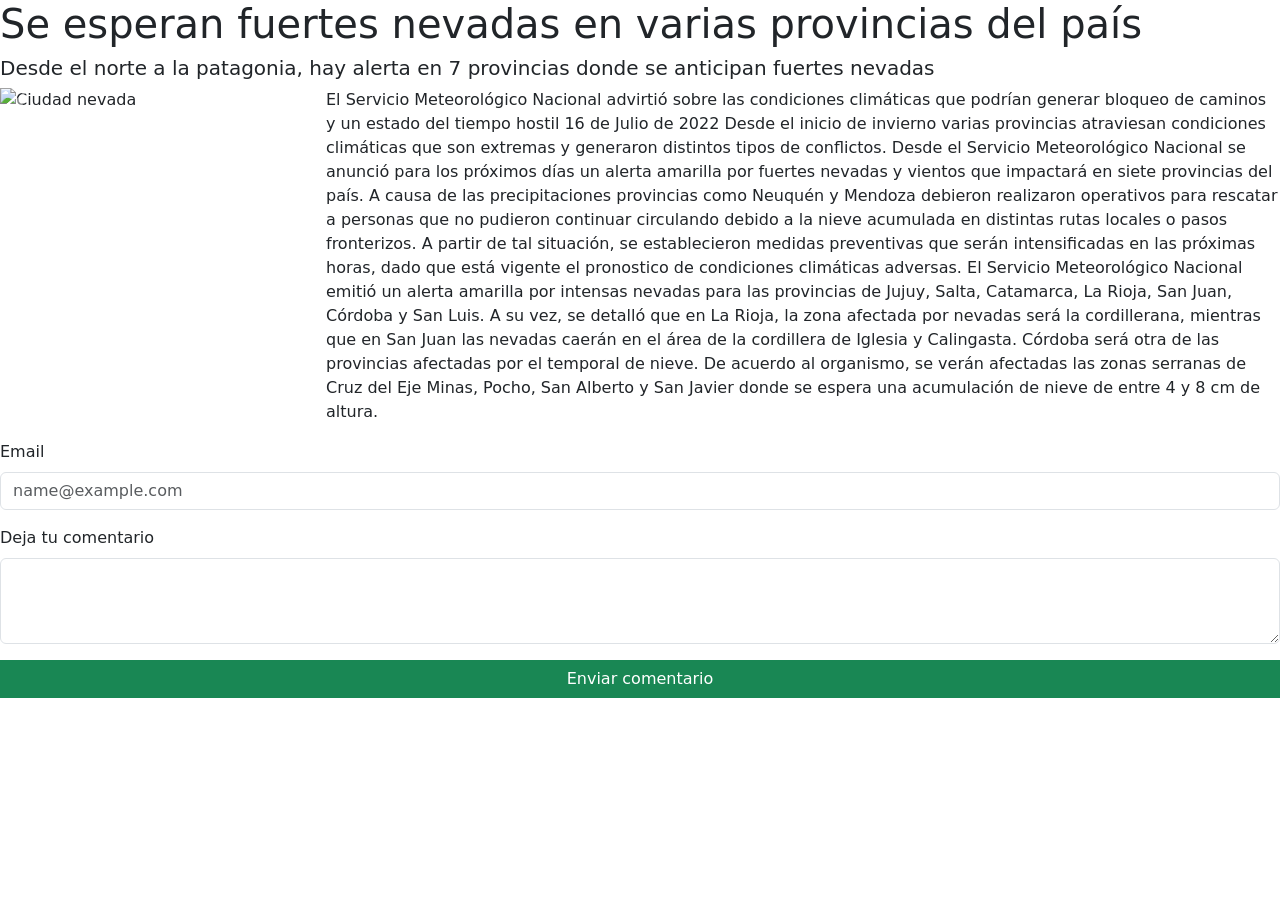
==== noticia3.html @ 4faa3a51 "Initial commit" ====
<!DOCTYPE html>
<html lang="en">
  <head>
    <meta charset="UTF-8" />
    <meta name="viewport" content="width=device-width, initial-scale=1.0" />
    <meta http-equiv="X-UA-Compatible" content="ie=edge" />
    <link
      href="https://cdn.jsdelivr.net/npm/bootstrap@5.0.2/dist/css/bootstrap.min.css"
      rel="stylesheet"
      integrity="sha384-EVSTQN3/azprG1Anm3QDgpJLIm9Nao0Yz1ztcQTwFspd3yD65VohhpuuCOmLASjC"
      crossorigin="anonymous"
    />
    <title>Noticia</title>
  </head>
  <body>
    <div class="conteiner-fluid">
      <div class="row">
        <div class="col">
          <h1>Se esperan fuertes nevadas en varias provincias del país</h1>
          <h5>
            Desde el norte a la patagonia, hay alerta en 7 provincias donde se
            anticipan fuertes nevadas
          </h5>
        </div>
      </div>
      <div class="row">
        <div class="col-lg-3 col-xs-12">
          <div
            id="carouselExampleIndicators"
            class="carousel slide"
            data-bs-ride="carousel"
          >
            <div class="carousel-indicators">
              <button
                type="button"
                data-bs-target="#carouselExampleIndicators"
                data-bs-slide-to="0"
                class="active"
                aria-current="true"
                aria-label="Slide 1"
              ></button>
              <button
                type="button"
                data-bs-target="#carouselExampleIndicators"
                data-bs-slide-to="1"
                aria-label="Slide 2"
              ></button>
              <button
                type="button"
                data-bs-target="#carouselExampleIndicators"
                data-bs-slide-to="2"
                aria-label="Slide 3"
              ></button>
            </div>
            <div class="carousel-inner">
              <div class="carousel-item active">
                <img
                  src="https://www.infobae.com/new-resizer/X5VafFyfchO20ezpOAOMK8vPlMw=/768x432/filters:format(webp):quality(85)/cloudfront-us-east-1.images.arcpublishing.com/infobae/LEGO6NEFYJD2RNBEACHWJSS2CQ.jpg"
                  class="d-block w-100"
                  alt="Ciudad nevada"
                />
              </div>
              <div class="carousel-item">
                <img
                  src="https://www.infobae.com/new-resizer/pdUV-Pa4y7-JLkfnERrVbTcwADM=/768x432/filters:format(webp):quality(85)/cloudfront-us-east-1.images.arcpublishing.com/infobae/RW2VO7SRC5A35ALBVO43XCUBJE.jpg"
                  class="d-block w-100"
                  alt="Corte en paso Cristo Redentor"
                />
              </div>
              <div class="carousel-item">
                <img
                  src="https://www.telam.com.ar/thumbs/bluesteel/advf/imagenes/2022/07/62c579d8066c9_900.jpg"
                  alt="Temporal en Bariloche"
                />
              </div>
            </div>
            <button
              class="carousel-control-prev"
              type="button"
              data-bs-target="#carouselExampleIndicators"
              data-bs-slide="prev"
            >
              <span
                class="carousel-control-prev-icon"
                aria-hidden="true"
              ></span>
              <span class="visually-hidden">Previous</span>
            </button>
            <button
              class="carousel-control-next"
              type="button"
              data-bs-target="#carouselExampleIndicators"
              data-bs-slide="next"
            >
              <span
                class="carousel-control-next-icon"
                aria-hidden="true"
              ></span>
              <span class="visually-hidden">Next</span>
            </button>
          </div>
        </div>
        <div class="col-lg-9 col-xs-12">
          <p>
            El Servicio Meteorológico Nacional advirtió sobre las condiciones
            climáticas que podrían generar bloqueo de caminos y un estado del
            tiempo hostil 16 de Julio de 2022 Desde el inicio de invierno varias
            provincias atraviesan condiciones climáticas que son extremas y
            generaron distintos tipos de conflictos. Desde el Servicio
            Meteorológico Nacional se anunció para los próximos días un alerta
            amarilla por fuertes nevadas y vientos que impactará en siete
            provincias del país. A causa de las precipitaciones provincias como
            Neuquén y Mendoza debieron realizaron operativos para rescatar a
            personas que no pudieron continuar circulando debido a la nieve
            acumulada en distintas rutas locales o pasos fronterizos. A partir
            de tal situación, se establecieron medidas preventivas que serán
            intensificadas en las próximas horas, dado que está vigente el
            pronostico de condiciones climáticas adversas. El Servicio
            Meteorológico Nacional emitió un alerta amarilla por intensas
            nevadas para las provincias de Jujuy, Salta, Catamarca, La Rioja,
            San Juan, Córdoba y San Luis. A su vez, se detalló que en La Rioja,
            la zona afectada por nevadas será la cordillerana, mientras que en
            San Juan las nevadas caerán en el área de la cordillera de Iglesia y
            Calingasta. Córdoba será otra de las provincias afectadas por el
            temporal de nieve. De acuerdo al organismo, se verán afectadas las
            zonas serranas de Cruz del Eje Minas, Pocho, San Alberto y San
            Javier donde se espera una acumulación de nieve de entre 4 y 8 cm de
            altura.
          </p>
        </div>
      </div>
      <div class="row">
        <div class="mb-3">
          <label for="exampleFormControlInput1" class="form-label">Email</label>
          <input
            type="email"
            class="form-control"
            id="exampleFormControlInput1"
            placeholder="name@example.com"
          />
        </div>
        <div class="mb-3">
          <label for="exampleFormControlTextarea1" class="form-label"
            >Deja tu comentario</label
          >
          <textarea
            class="form-control"
            id="exampleFormControlTextarea1"
            rows="3"
          ></textarea>
        </div>
        <button type="button" class="btn btn-success">Enviar comentario</button>
      </div>
    </div>
    <script
      src="https://cdn.jsdelivr.net/npm/@popperjs/core@2.9.2/dist/umd/popper.min.js"
      integrity="sha384-IQsoLXl5PILFhosVNubq5LC7Qb9DXgDA9i+tQ8Zj3iwWAwPtgFTxbJ8NT4GN1R8p"
      crossorigin="anonymous"
    ></script>
    <script
      src="https://cdn.jsdelivr.net/npm/bootstrap@5.0.2/dist/js/bootstrap.min.js"
      integrity="sha384-cVKIPhGWiC2Al4u+LWgxfKTRIcfu0JTxR+EQDz/bgldoEyl4H0zUF0QKbrJ0EcQF"
      crossorigin="anonymous"
    ></script>
  </body>
</html>
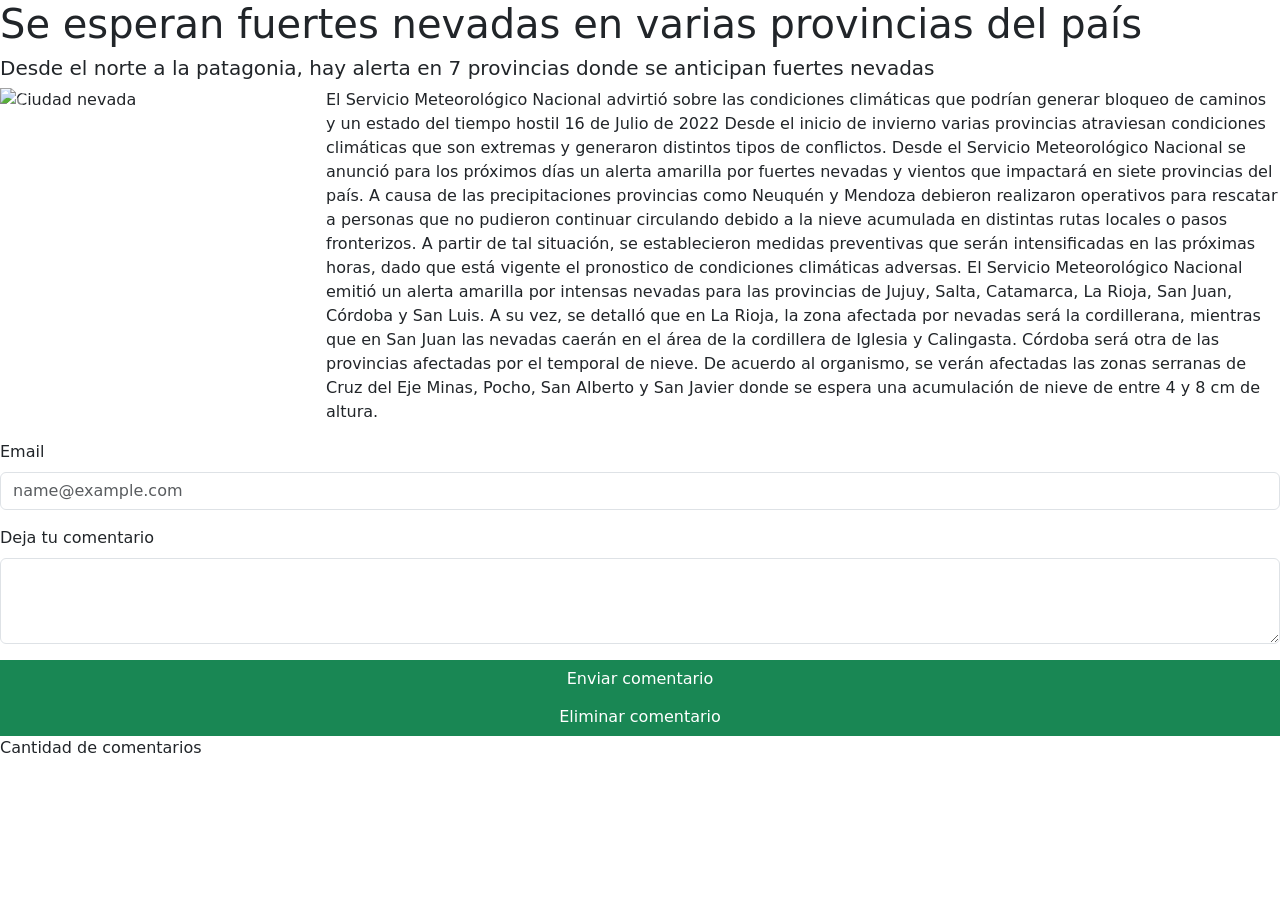
==== commit a3eca3d0: "incorporacion-contador-todas-las-noticias" ====
--- a/noticia3.html
+++ b/noticia3.html
@@ -149,8 +149,12 @@
             rows="3"
           ></textarea>
         </div>
-        <button type="button" class="btn btn-success">Enviar comentario</button>
-      </div>
+        <button type="button" id="comentario" class="btn btn-success">Enviar comentario</button>
+        <button type="button" id="dejarDeComentar" class="btn btn-success">Eliminar comentario</button>
+         <p>Cantidad de comentarios</p>
+         <div id="cantidad">
+            <script src="src/index.ts"></script> 
+       </div>
     </div>
     <script
       src="https://cdn.jsdelivr.net/npm/@popperjs/core@2.9.2/dist/umd/popper.min.js"
@@ -162,5 +166,6 @@
       integrity="sha384-cVKIPhGWiC2Al4u+LWgxfKTRIcfu0JTxR+EQDz/bgldoEyl4H0zUF0QKbrJ0EcQF"
       crossorigin="anonymous"
     ></script>
+    <script src="src/index.ts"></script> 
   </body>
 </html>
